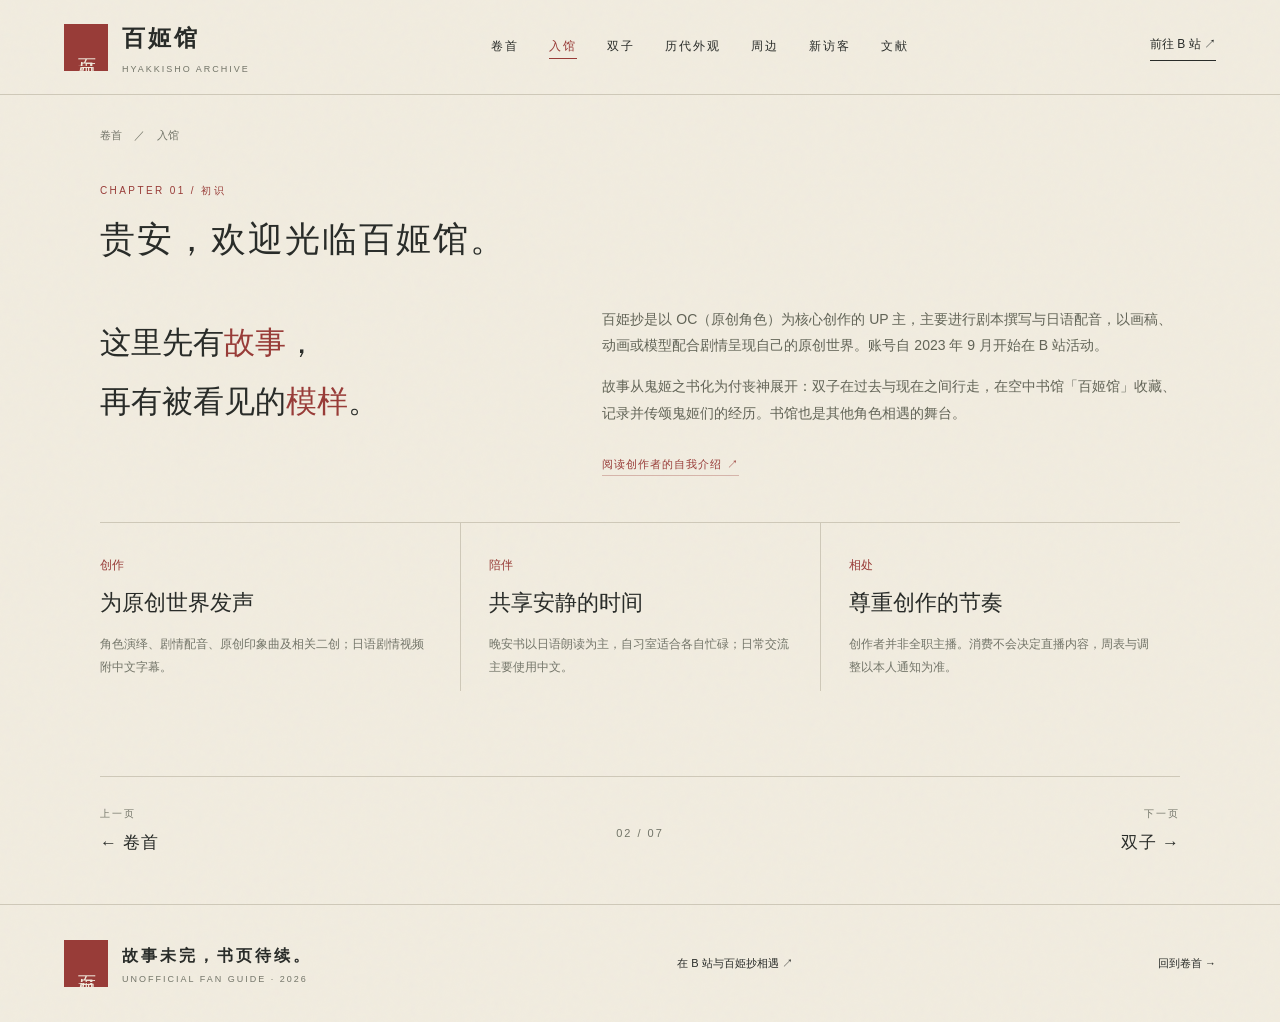
==== about.html @ 61f6dd62 "Split guide into seven linked chapter pages" ====
<!doctype html>
<html lang="zh-CN">
<head><meta charset="UTF-8"><meta name="viewport" content="width=device-width,initial-scale=1"><meta name="description" content="走进百姬馆：了解OC创作者百姫抄、付丧神双子、历代外观与纪念周边。非官方资料导览。"><meta name="theme-color" content="#eee8da"><title>初识百姬馆 | 百姬馆 · 纸间纪事 | 百姫抄非官方导览</title><link rel="stylesheet" href="style.css"><script src="app.js" defer></script></head>
<body class="page-about">
<header><a class="brand" href="index.html"><span class="seal">百姬</span><span>百姬馆<small>HYAKKISHO ARCHIVE</small></span></a><nav aria-label="主要导航"><a href="index.html">卷首</a><a href="about.html" aria-current="page">入馆</a><a href="characters.html">双子</a><a href="editions.html">历代外观</a><a href="gifts.html">周边</a><a href="start.html">新访客</a><a href="sources.html">文献</a></nav><a class="visit" href="https://space.bilibili.com/3494368858081709" target="_blank" rel="noopener noreferrer">前往 B 站 ↗</a></header>
<main>
<div class="breadcrumb"><a href="index.html">卷首</a><span>／</span><span>入馆</span></div><section id="about" class="section about"><div class="section-heading"><p class="eyebrow">CHAPTER 01 / 初识</p><h1>贵安，欢迎光临百姬馆。</h1></div><div class="about-grid"><p class="intro">这里先有<span>故事</span>，<br>再有被看见的<span>模样</span>。</p><div><p>百姫抄是以 OC（原创角色）为核心创作的 UP 主，主要进行剧本撰写与日语配音，以画稿、动画或模型配合剧情呈现自己的原创世界。账号自 2023 年 9 月开始在 B 站活动。</p><p>故事从鬼姬之书化为付丧神展开：双子在过去与现在之间行走，在空中书馆「百姬馆」收藏、记录并传颂鬼姬们的经历。书馆也是其他角色相遇的舞台。</p><a class="text-link" href="https://www.bilibili.com/opus/1005208701635657733" target="_blank" rel="noopener noreferrer">阅读创作者的自我介绍 ↗</a></div></div><div class="facts"><div><small>创作</small><h3>为原创世界发声</h3><p>角色演绎、剧情配音、原创印象曲及相关二创；日语剧情视频附中文字幕。</p></div><div><small>陪伴</small><h3>共享安静的时间</h3><p>晚安书以日语朗读为主，自习室适合各自忙碌；日常交流主要使用中文。</p></div><div><small>相处</small><h3>尊重创作的节奏</h3><p>创作者并非全职主播。消费不会决定直播内容，周表与调整以本人通知为准。</p></div></div></section><nav class="page-turn" aria-label="章节翻页"><a href="index.html"><small>上一页</small><span>← 卷首</span></a><span class="page-number">02 / 07</span><a href="characters.html"><small>下一页</small><span>双子 →</span></a></nav>
</main><footer><a class="brand" href="index.html"><span class="seal">百姬</span><span>故事未完，书页待续。<small>UNOFFICIAL FAN GUIDE · 2026</small></span></a><a href="https://space.bilibili.com/3494368858081709" target="_blank" rel="noopener noreferrer">在 B 站与百姫抄相遇 ↗</a><a href="index.html">回到卷首 →</a></footer>
</body></html>
---- style.css ----
@charset "UTF-8";
/* Separate chapter pages share the archive's paper-and-ink layout. */
.section-heading h1{font:500 clamp(25px,3vw,35px)/1.6 var(--serif);letter-spacing:2px;margin:12px 0}
header nav a[aria-current="page"]{color:#983c38;border-bottom:1px solid #983c38}
.breadcrumb{max-width:1160px;margin:30px auto 0;padding:0 40px;display:flex;gap:12px;font-size:11px;color:#737569}
body:not(.page-index) main>.section:first-of-type{border-top:0;padding-top:25px}
.page-turn{max-width:1080px;margin:0 auto;padding:30px 0 45px;display:grid;grid-template-columns:1fr auto 1fr;align-items:center;border-top:1px solid #cec8b8;gap:20px}
.page-turn>a{display:flex;flex-direction:column;align-items:flex-start;gap:6px;letter-spacing:1px;font-family:var(--serif);font-size:17px}
.page-turn>a:last-child{align-items:flex-end;text-align:right}
.page-turn small{font:10px sans-serif;color:#737569;letter-spacing:2px}
.page-number{font:11px sans-serif;color:#737569;letter-spacing:2px}
@media(max-width:1160px){.page-turn{margin-left:40px;margin-right:40px}}
@media(max-width:800px){header{flex-wrap:wrap;height:auto;min-height:95px;padding-top:16px;padding-bottom:16px}header nav{order:3;width:100%;justify-content:space-between;gap:8px}}
@media(max-width:650px){.breadcrumb{padding:0 7%;margin-top:24px}.page-turn{margin-left:7%;margin-right:7%;gap:10px}.page-turn>a{font-size:14px}.section-heading h1{font-size:26px}}
:root{--paper:#f1ecdf;--ink:#292c29;--muted:#737569;--red:#983c38;--line:#cec8b8;--serif:"Noto Serif SC","Songti SC","SimSun",serif}*{box-sizing:border-box}html{scroll-behavior:smooth;scroll-padding-top:100px}body{margin:0;background:var(--paper);color:var(--ink);font-family:"Microsoft YaHei",sans-serif;font-size:14px;line-height:1.9;background-image:url("data:image/svg+xml,%3Csvg viewBox='0 0 180 180' xmlns='http://www.w3.org/2000/svg'%3E%3Cfilter id='n'%3E%3CfeTurbulence type='fractalNoise' baseFrequency='.8' numOctaves='3' stitchTiles='stitch'/%3E%3C/filter%3E%3Cpath fill='%23000' opacity='.025' filter='url(%23n)' d='M0 0h180v180H0z'/%3E%3C/svg%3E")}a{color:inherit;text-decoration:none}a:hover{color:var(--red)}a:focus-visible,button:focus-visible,summary:focus-visible{outline:3px solid var(--red);outline-offset:5px}header{height:95px;margin:0 auto;padding:0 5%;display:flex;align-items:center;justify-content:space-between;border-bottom:1px solid var(--line);gap:25px}.brand{display:flex;gap:14px;align-items:center;font-family:var(--serif);font-size:23px;font-weight:bold;letter-spacing:3px}.brand small{display:block;font:9px/1.8 sans-serif;letter-spacing:2px;color:var(--muted)}.seal{display:inline-flex;flex-shrink:0;align-items:center;justify-content:center;border:1px solid var(--red);outline:1px solid var(--red);outline-offset:-5px;width:44px;height:47px;background:var(--red);color:var(--paper);font:18px/1.1 var(--serif);writing-mode:vertical-rl;letter-spacing:3px}nav{display:flex;gap:30px;font-size:12px;letter-spacing:2px}.visit{font-size:12px;border-bottom:1px solid var(--ink);padding-bottom:4px}.hero{min-height:720px;position:relative;padding:78px 8% 85px;display:grid;grid-template-columns:1.12fr 1fr;overflow:hidden}.eyebrow{font-size:10px;letter-spacing:2.4px;font-weight:500;color:var(--red);text-transform:uppercase}.hero h1{font-family:var(--serif);font-size:clamp(38px,4.5vw,66px);font-weight:500;line-height:1.55;letter-spacing:4px;margin:22px 0}.hero h1 span{color:var(--red)}.lead{color:var(--muted);font-size:14px;line-height:2.1}.lead strong{font-weight:500;color:var(--ink)}.button{display:inline-flex;align-items:center;gap:48px;background:var(--ink);color:var(--paper);padding:12px 24px;font-size:12px;letter-spacing:2px;margin-top:22px}.button:hover{background:var(--red);color:white}.hero-note{font-size:9px;letter-spacing:1px;color:var(--muted);margin-top:25px}.book-scene{position:relative;min-height:480px}.orbit{position:absolute;width:400px;height:400px;border:1px solid #c7c0ac;border-radius:50%;top:20px;left:0}.moon{position:absolute;width:310px;height:310px;border-radius:50%;background:#dcd4bf80;left:45px;top:65px}.vertical{writing-mode:vertical-rl;position:absolute;right:0;top:30px;font-family:var(--serif);letter-spacing:8px;font-size:12px;color:var(--muted)}.book{position:absolute;width:188px;height:285px;border:1px solid #51463d;box-shadow:7px 9px 0 #ddd3be,8px 10px 0 #887e68,18px 25px 35px #272b2425;display:flex;align-items:center;justify-content:center}.book:before{content:"";position:absolute;inset:12px;border:1px solid #b9aa8b80}.book span{writing-mode:vertical-rl;font-family:var(--serif);font-size:34px;letter-spacing:12px;border:1px solid #9f8864;padding:15px 8px;line-height:1.5}.book-back{transform:rotate(17deg);background:#323832;color:#dfd5bf;top:90px;left:170px}.book-front{transform:rotate(-15deg);background:#e5d8ba;color:#8f3733;top:125px;left:40px}.book-front:after{content:"";position:absolute;background:#993b38;width:12px;height:92px;bottom:-62px;left:52px;clip-path:polygon(0 0,100% 0,100% 100%,50% 87%,0 100%)}.book-front small{position:absolute;left:15px;top:25px;writing-mode:vertical-rl;font-family:var(--serif);font-size:9px;letter-spacing:3px}.camellia{width:165px;position:absolute;left:238px;top:290px;transform:rotate(10deg);filter:drop-shadow(5px 8px 3px #25271922)}.paper{position:absolute;width:50px;height:65px;background:linear-gradient(135deg,#fbf6eb 50%,#d7cdb8 51%);box-shadow:3px 5px 10px #0001}.p1{left:10px;top:30px;transform:rotate(-25deg)}.p2{right:5px;bottom:40px;transform:rotate(25deg) scale(.7)}.scene-caption{position:absolute;bottom:-5px;left:95px;font:12px var(--serif);letter-spacing:4px;color:var(--muted)}.hero-bottom{position:absolute;bottom:20px;left:8%;right:8%;border-top:1px solid var(--line);display:flex;justify-content:space-between;padding-top:20px;color:var(--muted);font:11px var(--serif);letter-spacing:3px}.section{max-width:1160px;margin:auto;padding:85px 40px;border-top:1px solid var(--line)}.section-heading{margin-bottom:38px}.section-heading h2{font:500 clamp(25px,3vw,35px)/1.6 var(--serif);letter-spacing:2px;margin:12px 0}.section-heading>p:last-child:not(.eyebrow){color:var(--muted);font-size:12px}.about-grid{display:grid;grid-template-columns:1fr 1.4fr;gap:90px}.intro{font:31px/1.9 var(--serif);margin-top:8px}.intro span{color:var(--red)}.about-grid>div>p{margin-top:0;color:#626457}.text-link{display:inline-block;color:var(--red);font-size:11px;letter-spacing:1px;margin-top:14px;border-bottom:1px solid #983c3850}.facts{display:grid;grid-template-columns:repeat(3,1fr);margin-top:45px;border-top:1px solid var(--line)}.facts>div{padding:28px 25px 0 0}.facts>div+div{padding-left:28px;border-left:1px solid var(--line)}.facts small{color:var(--red);font:12px var(--serif)}h3{font:500 22px/1.5 var(--serif);margin:9px 0 14px}.facts p,.companions p{color:var(--muted);font-size:12px}.twins{display:grid;grid-template-columns:1fr 1fr;gap:20px}.twin{padding:40px;position:relative;border:1px solid var(--line)}.twin h3{font-size:38px;letter-spacing:7px}.twin .number{position:absolute;right:30px;top:20px;font:90px var(--serif);opacity:.08}.twin p:not(.eyebrow):not(.alias){font-size:13px}.twin.dark{background:#2d3530;color:#e9e2d2;border-color:#2d3530}.dark .eyebrow{color:#cc9681}.alias{font-size:12px;letter-spacing:3px;color:#9d6b58}dl{margin:27px 0 0;font-size:12px}dt{margin-top:12px;color:#9b705b}dd{margin:2px 0 0}.annotation{font-size:11px;color:var(--muted);line-height:2;margin-top:24px}.annotation a{color:var(--red);margin-left:5px}.companions{display:grid;grid-template-columns:repeat(3,1fr);gap:35px;margin-top:40px}.companions article>span{float:left;margin-right:13px;color:var(--red);font:28px var(--serif)}.companions h3{font-size:19px}.filters{display:flex;flex-wrap:wrap;gap:10px;margin-bottom:30px}.filters button{font:12px "Microsoft YaHei",sans-serif;border:1px solid var(--line);padding:10px 18px;background:transparent;color:var(--muted);cursor:pointer}.filters button.active{background:var(--ink);color:var(--paper);border-color:var(--ink)}.edition-grid{display:grid;grid-template-columns:repeat(3,1fr);gap:25px}.edition{border:1px solid var(--line);background:#faf6eb45;display:flex;flex-direction:column}.edition-art{height:145px;position:relative;overflow:hidden;display:flex;align-items:center;justify-content:center;background:#e3d8c3}.edition-art>span{font:90px var(--serif);color:#93433d;opacity:.65;z-index:1}.edition-art:before{content:"";position:absolute;width:210px;height:210px;top:-40px;right:-20px;border:1px solid #b59b79;transform:rotate(35deg)}.edition-art:after{content:"";position:absolute;width:100px;height:160px;left:30px;top:0;border:1px solid #b59b79;transform:rotate(-20deg)}.edition-art small{position:absolute;right:14px;bottom:13px;font-size:8px;letter-spacing:3px;color:#746a5c}.art-season{background:#d8ddd0}.art-season>span{color:#556757}.art-plan{background:#dfdfd7}.art-plan>span{color:#72736a}.edition-copy{padding:22px;display:flex;flex:1;flex-direction:column}.edition-copy h3{font-size:23px;margin-top:5px}.edition-copy .eyebrow{font-size:9px;letter-spacing:1px}.edition-copy>p:not(.eyebrow){font-size:12px;color:#66685d;margin:0 0 15px}.edition-note{display:block;font-size:10px;color:#89877a;line-height:1.9;margin-top:auto}.edition-copy .text-link{align-self:flex-start}.quote-band{padding:60px 20px;background:#303a32;color:var(--paper);text-align:center}.quote-band .eyebrow{color:#b6ba9e}.quote-band>p:nth-child(2){font:29px/1.9 var(--serif);letter-spacing:5px}.quote-band small{font-size:10px;color:#a9ae9e;letter-spacing:2px}.gift-intro{display:flex;gap:24px;padding:28px;background:#e6decb;margin-bottom:25px}.gift-intro p{font-size:12px;color:#66685d;margin-bottom:0}.gift-grid{display:grid;grid-template-columns:1fr 1fr;gap:20px}.gift-grid article{border:1px solid var(--line);padding:28px}.gift-grid p:not(.eyebrow){font-size:12px;color:var(--muted)}.tag{font-size:10px;color:var(--red);border-top:1px solid var(--line);display:block;padding-top:15px;margin-top:20px;letter-spacing:1px}.start-grid{display:grid;grid-template-columns:repeat(3,1fr);gap:22px}.start-grid>a{display:block;padding:25px;border-top:2px solid var(--ink);background:#e8e2d4}.start-grid small{font-size:10px;color:var(--red);letter-spacing:2px}.start-grid h3{font-size:22px}.start-grid p{font-size:12px;color:var(--muted)}.reading{padding:35px 0;margin:30px 0;border-bottom:1px solid var(--line)}.reading p:not(.eyebrow){font-size:13px;color:var(--muted);max-width:850px}details{border-bottom:1px solid var(--line);padding:20px 0}summary{cursor:pointer;font-family:var(--serif);font-size:17px}details p{font-size:12px;color:var(--muted);max-width:850px}.sources ol{padding-left:25px}.sources li{padding:13px 0 13px 12px;border-bottom:1px solid var(--line)}.sources li::marker{font-size:11px;color:var(--red)}.sources li a{font-family:var(--serif);font-size:17px}.sources li span{display:block;color:var(--muted);font-size:11px;margin-top:5px}footer{padding:35px 5%;border-top:1px solid var(--line);display:flex;align-items:center;justify-content:space-between;gap:25px}footer .brand{font-size:16px}footer>a:not(.brand){font-size:11px}.sr-only{position:absolute;width:1px;height:1px;padding:0;margin:-1px;overflow:hidden;clip:rect(0,0,0,0);white-space:nowrap;border:0}@media(min-width:1450px){.hero{max-width:1400px;margin:auto}}@media(max-width:1000px){nav{gap:14px}.hero{padding:60px 6% 90px;min-height:650px}.book-scene{transform:scale(.8);transform-origin:center left}.about-grid{gap:40px}.edition-grid{grid-template-columns:repeat(2,1fr)}.section{padding:65px 30px}}@media(max-width:650px){header{height:auto;min-height:95px;flex-wrap:wrap;padding:18px 6%;gap:15px}.brand{font-size:20px}nav{order:3;width:100%;justify-content:space-between;gap:8px}.visit{font-size:10px}.hero{grid-template-columns:1fr;padding:45px 7% 75px;min-height:0}.hero h1{font-size:40px;letter-spacing:2px}.hero-copy{position:relative;z-index:2}.book-scene{height:390px;min-height:390px;width:390px;max-width:100%;transform:scale(.79);transform-origin:top left;margin-top:35px;margin-bottom:-70px}.vertical{right:-15px}.hero-bottom{font-size:9px;letter-spacing:1px;left:7%;right:7%}.section{padding:50px 7%}.section-heading{margin-bottom:25px}.section-heading h2{font-size:26px}.about-grid,.twins,.gift-grid,.start-grid{grid-template-columns:1fr;gap:20px}.intro{font-size:27px;line-height:1.7;margin:0}.facts{grid-template-columns:1fr;margin-top:25px}.facts>div,.facts>div+div{padding:20px 0;border-left:0;border-bottom:1px solid var(--line)}.twin{padding:28px}.companions{grid-template-columns:1fr;gap:15px}.companions p{margin-bottom:0}.edition-grid{grid-template-columns:1fr}.edition{display:grid;grid-template-columns:85px 1fr}.edition-art{height:100%;min-height:250px}.edition-art>span{font-size:55px}.edition-art small{writing-mode:vertical-rl;bottom:15px;right:10px}.edition-copy{padding:19px}.edition-copy h3{font-size:22px}.filters{gap:6px}.filters button{padding:8px 11px;font-size:11px}.gift-intro{padding:22px;gap:17px}.gift-intro h3{font-size:19px}.quote-band>p:nth-child(2){font-size:23px;letter-spacing:2px}footer{flex-wrap:wrap;padding:28px 7%}footer .brand{width:100%}}@media(prefers-reduced-motion:reduce){html{scroll-behavior:auto}}
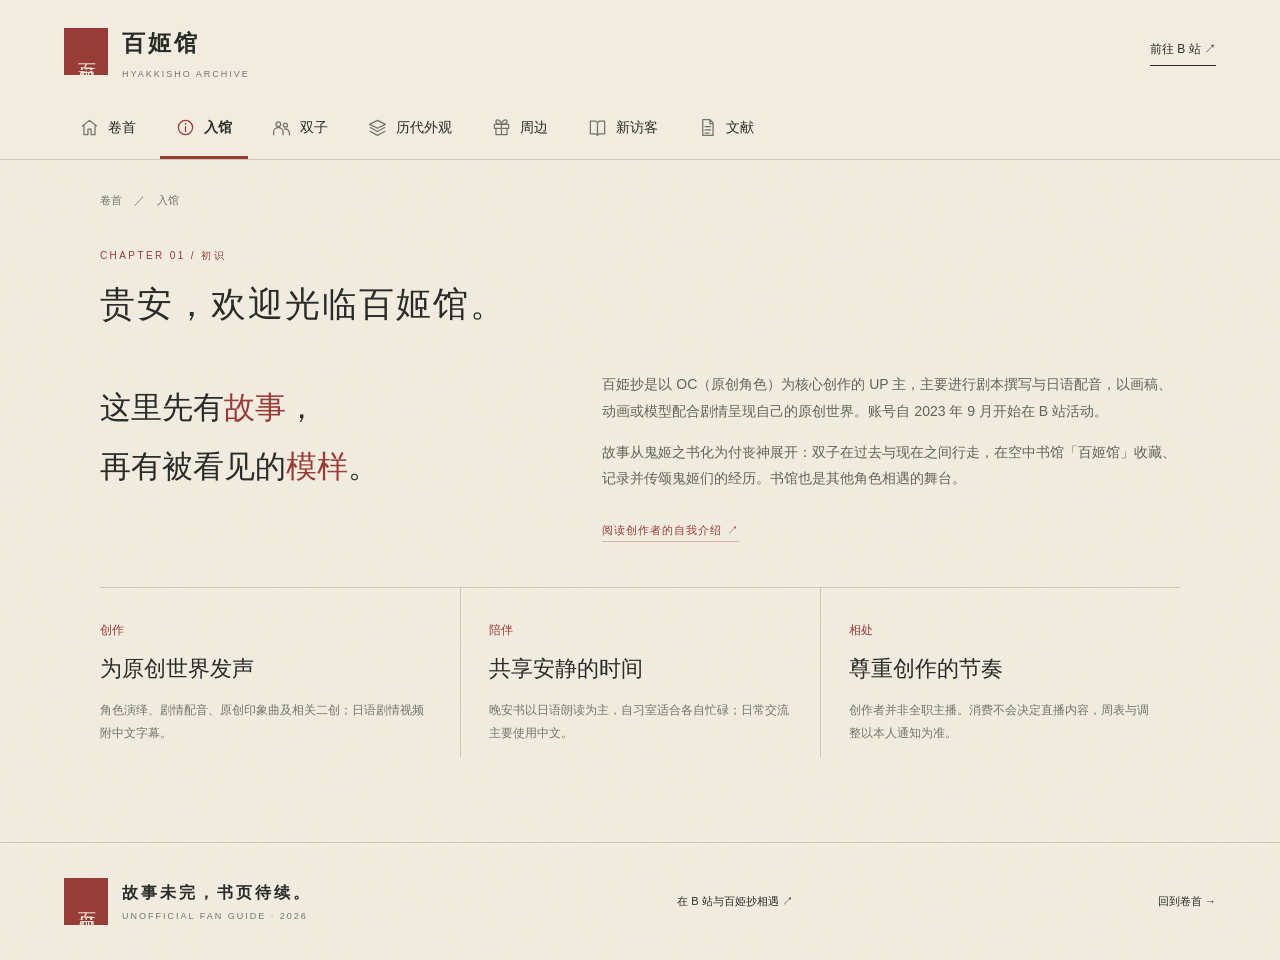
==== commit 751f5162: "Use GitHub-style section tabs with direct page navigation" ====
--- a/about.html
+++ b/about.html
@@ -1,9 +1,9 @@
 <!doctype html>
 <html lang="zh-CN">
-<head><meta charset="UTF-8"><meta name="viewport" content="width=device-width,initial-scale=1"><meta name="description" content="走进百姬馆：了解OC创作者百姫抄、付丧神双子、历代外观与纪念周边。非官方资料导览。"><meta name="theme-color" content="#eee8da"><title>初识百姬馆 | 百姬馆 · 纸间纪事 | 百姫抄非官方导览</title><link rel="stylesheet" href="style.css"><script src="app.js" defer></script></head>
+<head><meta charset="UTF-8"><meta name="viewport" content="width=device-width,initial-scale=1"><meta name="description" content="走进百姬馆：了解OC创作者百姫抄、付丧神双子、历代外观与纪念周边。非官方资料导览。"><meta name="theme-color" content="#eee8da"><title>初识百姬馆 | 百姬馆 · 纸间纪事 | 百姫抄非官方导览</title><link rel="stylesheet" href="style.css?v=20261024-tabs"><script src="app.js?v=20261024-tabs" defer></script></head>
 <body class="page-about">
-<header><a class="brand" href="index.html"><span class="seal">百姬</span><span>百姬馆<small>HYAKKISHO ARCHIVE</small></span></a><nav aria-label="主要导航"><a href="index.html">卷首</a><a href="about.html" aria-current="page">入馆</a><a href="characters.html">双子</a><a href="editions.html">历代外观</a><a href="gifts.html">周边</a><a href="start.html">新访客</a><a href="sources.html">文献</a></nav><a class="visit" href="https://space.bilibili.com/3494368858081709" target="_blank" rel="noopener noreferrer">前往 B 站 ↗</a></header>
+<header><a class="brand" href="index.html"><span class="seal">百姬</span><span>百姬馆<small>HYAKKISHO ARCHIVE</small></span></a><nav class="tab-nav" aria-label="栏目导航"><a href="index.html"><svg viewBox="0 0 24 24" aria-hidden="true"><path d="M3 10 12 3l9 7M5 9v12h5v-7h4v7h5V9"/></svg><span>卷首</span></a><a href="about.html" aria-current="page"><svg viewBox="0 0 24 24" aria-hidden="true"><circle cx="12" cy="12" r="9"/><path d="M12 11v6m0-10v1"/></svg><span>入馆</span></a><a href="characters.html"><svg viewBox="0 0 24 24" aria-hidden="true"><circle cx="8" cy="8" r="3"/><circle cx="17" cy="9" r="2.5"/><path d="M2 21v-3a6 6 0 0 1 12 0v3m2-7a5 5 0 0 1 6 5v2"/></svg><span>双子</span></a><a href="editions.html"><svg viewBox="0 0 24 24" aria-hidden="true"><path d="m12 3 10 5-10 5L2 8l10-5Zm-9 9 9 5 9-5M3 17l9 5 9-5"/></svg><span>历代外观</span></a><a href="gifts.html"><svg viewBox="0 0 24 24" aria-hidden="true"><path d="M3 8h18v5H3zM5 13v8h14v-8M12 8v13"/><path d="M12 8S4 8 5 4s7 0 7 4Zm0 0s8 0 7-4-7 0-7 4Z"/></svg><span>周边</span></a><a href="start.html"><svg viewBox="0 0 24 24" aria-hidden="true"><path d="M3 4h7l2 2 2-2h7v16h-7l-2 2-2-2H3V4Zm9 2v16"/></svg><span>新访客</span></a><a href="sources.html"><svg viewBox="0 0 24 24" aria-hidden="true"><path d="M6 2h9l4 4v16H6V2Zm9 0v5h4M9 11h7m-7 4h7m-7 4h5"/></svg><span>文献</span></a></nav><a class="visit" href="https://space.bilibili.com/3494368858081709" target="_blank" rel="noopener noreferrer">前往 B 站 ↗</a></header>
 <main>
-<div class="breadcrumb"><a href="index.html">卷首</a><span>／</span><span>入馆</span></div><section id="about" class="section about"><div class="section-heading"><p class="eyebrow">CHAPTER 01 / 初识</p><h1>贵安，欢迎光临百姬馆。</h1></div><div class="about-grid"><p class="intro">这里先有<span>故事</span>，<br>再有被看见的<span>模样</span>。</p><div><p>百姫抄是以 OC（原创角色）为核心创作的 UP 主，主要进行剧本撰写与日语配音，以画稿、动画或模型配合剧情呈现自己的原创世界。账号自 2023 年 9 月开始在 B 站活动。</p><p>故事从鬼姬之书化为付丧神展开：双子在过去与现在之间行走，在空中书馆「百姬馆」收藏、记录并传颂鬼姬们的经历。书馆也是其他角色相遇的舞台。</p><a class="text-link" href="https://www.bilibili.com/opus/1005208701635657733" target="_blank" rel="noopener noreferrer">阅读创作者的自我介绍 ↗</a></div></div><div class="facts"><div><small>创作</small><h3>为原创世界发声</h3><p>角色演绎、剧情配音、原创印象曲及相关二创；日语剧情视频附中文字幕。</p></div><div><small>陪伴</small><h3>共享安静的时间</h3><p>晚安书以日语朗读为主，自习室适合各自忙碌；日常交流主要使用中文。</p></div><div><small>相处</small><h3>尊重创作的节奏</h3><p>创作者并非全职主播。消费不会决定直播内容，周表与调整以本人通知为准。</p></div></div></section><nav class="page-turn" aria-label="章节翻页"><a href="index.html"><small>上一页</small><span>← 卷首</span></a><span class="page-number">02 / 07</span><a href="characters.html"><small>下一页</small><span>双子 →</span></a></nav>
+<div class="breadcrumb"><a href="index.html">卷首</a><span>／</span><span>入馆</span></div><section id="about" class="section about"><div class="section-heading"><p class="eyebrow">CHAPTER 01 / 初识</p><h1>贵安，欢迎光临百姬馆。</h1></div><div class="about-grid"><p class="intro">这里先有<span>故事</span>，<br>再有被看见的<span>模样</span>。</p><div><p>百姫抄是以 OC（原创角色）为核心创作的 UP 主，主要进行剧本撰写与日语配音，以画稿、动画或模型配合剧情呈现自己的原创世界。账号自 2023 年 9 月开始在 B 站活动。</p><p>故事从鬼姬之书化为付丧神展开：双子在过去与现在之间行走，在空中书馆「百姬馆」收藏、记录并传颂鬼姬们的经历。书馆也是其他角色相遇的舞台。</p><a class="text-link" href="https://www.bilibili.com/opus/1005208701635657733" target="_blank" rel="noopener noreferrer">阅读创作者的自我介绍 ↗</a></div></div><div class="facts"><div><small>创作</small><h3>为原创世界发声</h3><p>角色演绎、剧情配音、原创印象曲及相关二创；日语剧情视频附中文字幕。</p></div><div><small>陪伴</small><h3>共享安静的时间</h3><p>晚安书以日语朗读为主，自习室适合各自忙碌；日常交流主要使用中文。</p></div><div><small>相处</small><h3>尊重创作的节奏</h3><p>创作者并非全职主播。消费不会决定直播内容，周表与调整以本人通知为准。</p></div></div></section>
 </main><footer><a class="brand" href="index.html"><span class="seal">百姬</span><span>故事未完，书页待续。<small>UNOFFICIAL FAN GUIDE · 2026</small></span></a><a href="https://space.bilibili.com/3494368858081709" target="_blank" rel="noopener noreferrer">在 B 站与百姫抄相遇 ↗</a><a href="index.html">回到卷首 →</a></footer>
 </body></html>
--- a/style.css
+++ b/style.css
@@ -13,3 +13,19 @@
 @media(max-width:800px){header{flex-wrap:wrap;height:auto;min-height:95px;padding-top:16px;padding-bottom:16px}header nav{order:3;width:100%;justify-content:space-between;gap:8px}}
 @media(max-width:650px){.breadcrumb{padding:0 7%;margin-top:24px}.page-turn{margin-left:7%;margin-right:7%;gap:10px}.page-turn>a{font-size:14px}.section-heading h1{font-size:26px}}
 :root{--paper:#f1ecdf;--ink:#292c29;--muted:#737569;--red:#983c38;--line:#cec8b8;--serif:"Noto Serif SC","Songti SC","SimSun",serif}*{box-sizing:border-box}html{scroll-behavior:smooth;scroll-padding-top:100px}body{margin:0;background:var(--paper);color:var(--ink);font-family:"Microsoft YaHei",sans-serif;font-size:14px;line-height:1.9;background-image:url("data:image/svg+xml,%3Csvg viewBox='0 0 180 180' xmlns='http://www.w3.org/2000/svg'%3E%3Cfilter id='n'%3E%3CfeTurbulence type='fractalNoise' baseFrequency='.8' numOctaves='3' stitchTiles='stitch'/%3E%3C/filter%3E%3Cpath fill='%23000' opacity='.025' filter='url(%23n)' d='M0 0h180v180H0z'/%3E%3C/svg%3E")}a{color:inherit;text-decoration:none}a:hover{color:var(--red)}a:focus-visible,button:focus-visible,summary:focus-visible{outline:3px solid var(--red);outline-offset:5px}header{height:95px;margin:0 auto;padding:0 5%;display:flex;align-items:center;justify-content:space-between;border-bottom:1px solid var(--line);gap:25px}.brand{display:flex;gap:14px;align-items:center;font-family:var(--serif);font-size:23px;font-weight:bold;letter-spacing:3px}.brand small{display:block;font:9px/1.8 sans-serif;letter-spacing:2px;color:var(--muted)}.seal{display:inline-flex;flex-shrink:0;align-items:center;justify-content:center;border:1px solid var(--red);outline:1px solid var(--red);outline-offset:-5px;width:44px;height:47px;background:var(--red);color:var(--paper);font:18px/1.1 var(--serif);writing-mode:vertical-rl;letter-spacing:3px}nav{display:flex;gap:30px;font-size:12px;letter-spacing:2px}.visit{font-size:12px;border-bottom:1px solid var(--ink);padding-bottom:4px}.hero{min-height:720px;position:relative;padding:78px 8% 85px;display:grid;grid-template-columns:1.12fr 1fr;overflow:hidden}.eyebrow{font-size:10px;letter-spacing:2.4px;font-weight:500;color:var(--red);text-transform:uppercase}.hero h1{font-family:var(--serif);font-size:clamp(38px,4.5vw,66px);font-weight:500;line-height:1.55;letter-spacing:4px;margin:22px 0}.hero h1 span{color:var(--red)}.lead{color:var(--muted);font-size:14px;line-height:2.1}.lead strong{font-weight:500;color:var(--ink)}.button{display:inline-flex;align-items:center;gap:48px;background:var(--ink);color:var(--paper);padding:12px 24px;font-size:12px;letter-spacing:2px;margin-top:22px}.button:hover{background:var(--red);color:white}.hero-note{font-size:9px;letter-spacing:1px;color:var(--muted);margin-top:25px}.book-scene{position:relative;min-height:480px}.orbit{position:absolute;width:400px;height:400px;border:1px solid #c7c0ac;border-radius:50%;top:20px;left:0}.moon{position:absolute;width:310px;height:310px;border-radius:50%;background:#dcd4bf80;left:45px;top:65px}.vertical{writing-mode:vertical-rl;position:absolute;right:0;top:30px;font-family:var(--serif);letter-spacing:8px;font-size:12px;color:var(--muted)}.book{position:absolute;width:188px;height:285px;border:1px solid #51463d;box-shadow:7px 9px 0 #ddd3be,8px 10px 0 #887e68,18px 25px 35px #272b2425;display:flex;align-items:center;justify-content:center}.book:before{content:"";position:absolute;inset:12px;border:1px solid #b9aa8b80}.book span{writing-mode:vertical-rl;font-family:var(--serif);font-size:34px;letter-spacing:12px;border:1px solid #9f8864;padding:15px 8px;line-height:1.5}.book-back{transform:rotate(17deg);background:#323832;color:#dfd5bf;top:90px;left:170px}.book-front{transform:rotate(-15deg);background:#e5d8ba;color:#8f3733;top:125px;left:40px}.book-front:after{content:"";position:absolute;background:#993b38;width:12px;height:92px;bottom:-62px;left:52px;clip-path:polygon(0 0,100% 0,100% 100%,50% 87%,0 100%)}.book-front small{position:absolute;left:15px;top:25px;writing-mode:vertical-rl;font-family:var(--serif);font-size:9px;letter-spacing:3px}.camellia{width:165px;position:absolute;left:238px;top:290px;transform:rotate(10deg);filter:drop-shadow(5px 8px 3px #25271922)}.paper{position:absolute;width:50px;height:65px;background:linear-gradient(135deg,#fbf6eb 50%,#d7cdb8 51%);box-shadow:3px 5px 10px #0001}.p1{left:10px;top:30px;transform:rotate(-25deg)}.p2{right:5px;bottom:40px;transform:rotate(25deg) scale(.7)}.scene-caption{position:absolute;bottom:-5px;left:95px;font:12px var(--serif);letter-spacing:4px;color:var(--muted)}.hero-bottom{position:absolute;bottom:20px;left:8%;right:8%;border-top:1px solid var(--line);display:flex;justify-content:space-between;padding-top:20px;color:var(--muted);font:11px var(--serif);letter-spacing:3px}.section{max-width:1160px;margin:auto;padding:85px 40px;border-top:1px solid var(--line)}.section-heading{margin-bottom:38px}.section-heading h2{font:500 clamp(25px,3vw,35px)/1.6 var(--serif);letter-spacing:2px;margin:12px 0}.section-heading>p:last-child:not(.eyebrow){color:var(--muted);font-size:12px}.about-grid{display:grid;grid-template-columns:1fr 1.4fr;gap:90px}.intro{font:31px/1.9 var(--serif);margin-top:8px}.intro span{color:var(--red)}.about-grid>div>p{margin-top:0;color:#626457}.text-link{display:inline-block;color:var(--red);font-size:11px;letter-spacing:1px;margin-top:14px;border-bottom:1px solid #983c3850}.facts{display:grid;grid-template-columns:repeat(3,1fr);margin-top:45px;border-top:1px solid var(--line)}.facts>div{padding:28px 25px 0 0}.facts>div+div{padding-left:28px;border-left:1px solid var(--line)}.facts small{color:var(--red);font:12px var(--serif)}h3{font:500 22px/1.5 var(--serif);margin:9px 0 14px}.facts p,.companions p{color:var(--muted);font-size:12px}.twins{display:grid;grid-template-columns:1fr 1fr;gap:20px}.twin{padding:40px;position:relative;border:1px solid var(--line)}.twin h3{font-size:38px;letter-spacing:7px}.twin .number{position:absolute;right:30px;top:20px;font:90px var(--serif);opacity:.08}.twin p:not(.eyebrow):not(.alias){font-size:13px}.twin.dark{background:#2d3530;color:#e9e2d2;border-color:#2d3530}.dark .eyebrow{color:#cc9681}.alias{font-size:12px;letter-spacing:3px;color:#9d6b58}dl{margin:27px 0 0;font-size:12px}dt{margin-top:12px;color:#9b705b}dd{margin:2px 0 0}.annotation{font-size:11px;color:var(--muted);line-height:2;margin-top:24px}.annotation a{color:var(--red);margin-left:5px}.companions{display:grid;grid-template-columns:repeat(3,1fr);gap:35px;margin-top:40px}.companions article>span{float:left;margin-right:13px;color:var(--red);font:28px var(--serif)}.companions h3{font-size:19px}.filters{display:flex;flex-wrap:wrap;gap:10px;margin-bottom:30px}.filters button{font:12px "Microsoft YaHei",sans-serif;border:1px solid var(--line);padding:10px 18px;background:transparent;color:var(--muted);cursor:pointer}.filters button.active{background:var(--ink);color:var(--paper);border-color:var(--ink)}.edition-grid{display:grid;grid-template-columns:repeat(3,1fr);gap:25px}.edition{border:1px solid var(--line);background:#faf6eb45;display:flex;flex-direction:column}.edition-art{height:145px;position:relative;overflow:hidden;display:flex;align-items:center;justify-content:center;background:#e3d8c3}.edition-art>span{font:90px var(--serif);color:#93433d;opacity:.65;z-index:1}.edition-art:before{content:"";position:absolute;width:210px;height:210px;top:-40px;right:-20px;border:1px solid #b59b79;transform:rotate(35deg)}.edition-art:after{content:"";position:absolute;width:100px;height:160px;left:30px;top:0;border:1px solid #b59b79;transform:rotate(-20deg)}.edition-art small{position:absolute;right:14px;bottom:13px;font-size:8px;letter-spacing:3px;color:#746a5c}.art-season{background:#d8ddd0}.art-season>span{color:#556757}.art-plan{background:#dfdfd7}.art-plan>span{color:#72736a}.edition-copy{padding:22px;display:flex;flex:1;flex-direction:column}.edition-copy h3{font-size:23px;margin-top:5px}.edition-copy .eyebrow{font-size:9px;letter-spacing:1px}.edition-copy>p:not(.eyebrow){font-size:12px;color:#66685d;margin:0 0 15px}.edition-note{display:block;font-size:10px;color:#89877a;line-height:1.9;margin-top:auto}.edition-copy .text-link{align-self:flex-start}.quote-band{padding:60px 20px;background:#303a32;color:var(--paper);text-align:center}.quote-band .eyebrow{color:#b6ba9e}.quote-band>p:nth-child(2){font:29px/1.9 var(--serif);letter-spacing:5px}.quote-band small{font-size:10px;color:#a9ae9e;letter-spacing:2px}.gift-intro{display:flex;gap:24px;padding:28px;background:#e6decb;margin-bottom:25px}.gift-intro p{font-size:12px;color:#66685d;margin-bottom:0}.gift-grid{display:grid;grid-template-columns:1fr 1fr;gap:20px}.gift-grid article{border:1px solid var(--line);padding:28px}.gift-grid p:not(.eyebrow){font-size:12px;color:var(--muted)}.tag{font-size:10px;color:var(--red);border-top:1px solid var(--line);display:block;padding-top:15px;margin-top:20px;letter-spacing:1px}.start-grid{display:grid;grid-template-columns:repeat(3,1fr);gap:22px}.start-grid>a{display:block;padding:25px;border-top:2px solid var(--ink);background:#e8e2d4}.start-grid small{font-size:10px;color:var(--red);letter-spacing:2px}.start-grid h3{font-size:22px}.start-grid p{font-size:12px;color:var(--muted)}.reading{padding:35px 0;margin:30px 0;border-bottom:1px solid var(--line)}.reading p:not(.eyebrow){font-size:13px;color:var(--muted);max-width:850px}details{border-bottom:1px solid var(--line);padding:20px 0}summary{cursor:pointer;font-family:var(--serif);font-size:17px}details p{font-size:12px;color:var(--muted);max-width:850px}.sources ol{padding-left:25px}.sources li{padding:13px 0 13px 12px;border-bottom:1px solid var(--line)}.sources li::marker{font-size:11px;color:var(--red)}.sources li a{font-family:var(--serif);font-size:17px}.sources li span{display:block;color:var(--muted);font-size:11px;margin-top:5px}footer{padding:35px 5%;border-top:1px solid var(--line);display:flex;align-items:center;justify-content:space-between;gap:25px}footer .brand{font-size:16px}footer>a:not(.brand){font-size:11px}.sr-only{position:absolute;width:1px;height:1px;padding:0;margin:-1px;overflow:hidden;clip:rect(0,0,0,0);white-space:nowrap;border:0}@media(min-width:1450px){.hero{max-width:1400px;margin:auto}}@media(max-width:1000px){nav{gap:14px}.hero{padding:60px 6% 90px;min-height:650px}.book-scene{transform:scale(.8);transform-origin:center left}.about-grid{gap:40px}.edition-grid{grid-template-columns:repeat(2,1fr)}.section{padding:65px 30px}}@media(max-width:650px){header{height:auto;min-height:95px;flex-wrap:wrap;padding:18px 6%;gap:15px}.brand{font-size:20px}nav{order:3;width:100%;justify-content:space-between;gap:8px}.visit{font-size:10px}.hero{grid-template-columns:1fr;padding:45px 7% 75px;min-height:0}.hero h1{font-size:40px;letter-spacing:2px}.hero-copy{position:relative;z-index:2}.book-scene{height:390px;min-height:390px;width:390px;max-width:100%;transform:scale(.79);transform-origin:top left;margin-top:35px;margin-bottom:-70px}.vertical{right:-15px}.hero-bottom{font-size:9px;letter-spacing:1px;left:7%;right:7%}.section{padding:50px 7%}.section-heading{margin-bottom:25px}.section-heading h2{font-size:26px}.about-grid,.twins,.gift-grid,.start-grid{grid-template-columns:1fr;gap:20px}.intro{font-size:27px;line-height:1.7;margin:0}.facts{grid-template-columns:1fr;margin-top:25px}.facts>div,.facts>div+div{padding:20px 0;border-left:0;border-bottom:1px solid var(--line)}.twin{padding:28px}.companions{grid-template-columns:1fr;gap:15px}.companions p{margin-bottom:0}.edition-grid{grid-template-columns:1fr}.edition{display:grid;grid-template-columns:85px 1fr}.edition-art{height:100%;min-height:250px}.edition-art>span{font-size:55px}.edition-art small{writing-mode:vertical-rl;bottom:15px;right:10px}.edition-copy{padding:19px}.edition-copy h3{font-size:22px}.filters{gap:6px}.filters button{padding:8px 11px;font-size:11px}.gift-intro{padding:22px;gap:17px}.gift-intro h3{font-size:19px}.quote-band>p:nth-child(2){font-size:23px;letter-spacing:2px}footer{flex-wrap:wrap;padding:28px 7%}footer .brand{width:100%}}@media(prefers-reduced-motion:reduce){html{scroll-behavior:auto}}
+
+/* Persistent section tabs: each link loads its own document. */
+html{scroll-behavior:auto}
+body{min-height:100vh;display:flex;flex-direction:column}
+main{flex:1}
+header{height:auto;min-height:138px;padding:22px 5% 0;display:grid;grid-template-columns:1fr auto;gap:18px 24px;background:var(--paper)}
+header .brand{grid-column:1;grid-row:1}
+header .visit{grid-column:2;grid-row:1;justify-self:end}
+header .tab-nav{grid-column:1 / -1;grid-row:2;display:flex;align-items:stretch;justify-content:flex-start;gap:8px;overflow-x:auto;white-space:nowrap;margin:0 -12px;padding:0 12px;scrollbar-width:thin}
+header .tab-nav a{display:flex;align-items:center;gap:9px;padding:14px 16px 16px;border-bottom:3px solid transparent;font-size:14px;letter-spacing:0;position:relative}
+header .tab-nav a:hover{background:#292c2908;color:var(--ink)}
+header .tab-nav a[aria-current="page"]{color:var(--ink);font-weight:600;border-bottom:3px solid var(--red)}
+header .tab-nav svg{width:19px;height:19px;fill:none;stroke:var(--muted);stroke-width:1.6;stroke-linecap:round;stroke-linejoin:round;flex-shrink:0}
+header .tab-nav a[aria-current="page"] svg{stroke:var(--red)}
+@media(max-width:650px){header{padding:18px 6% 0;gap:16px 12px;min-height:132px}header .tab-nav{width:auto;gap:0;margin-left:-7vw;margin-right:-7vw;padding-left:7vw;padding-right:7vw}header .tab-nav a{font-size:13px;padding:12px 12px 14px;gap:7px}header .tab-nav svg{width:17px;height:17px}}
+header{width:100%}
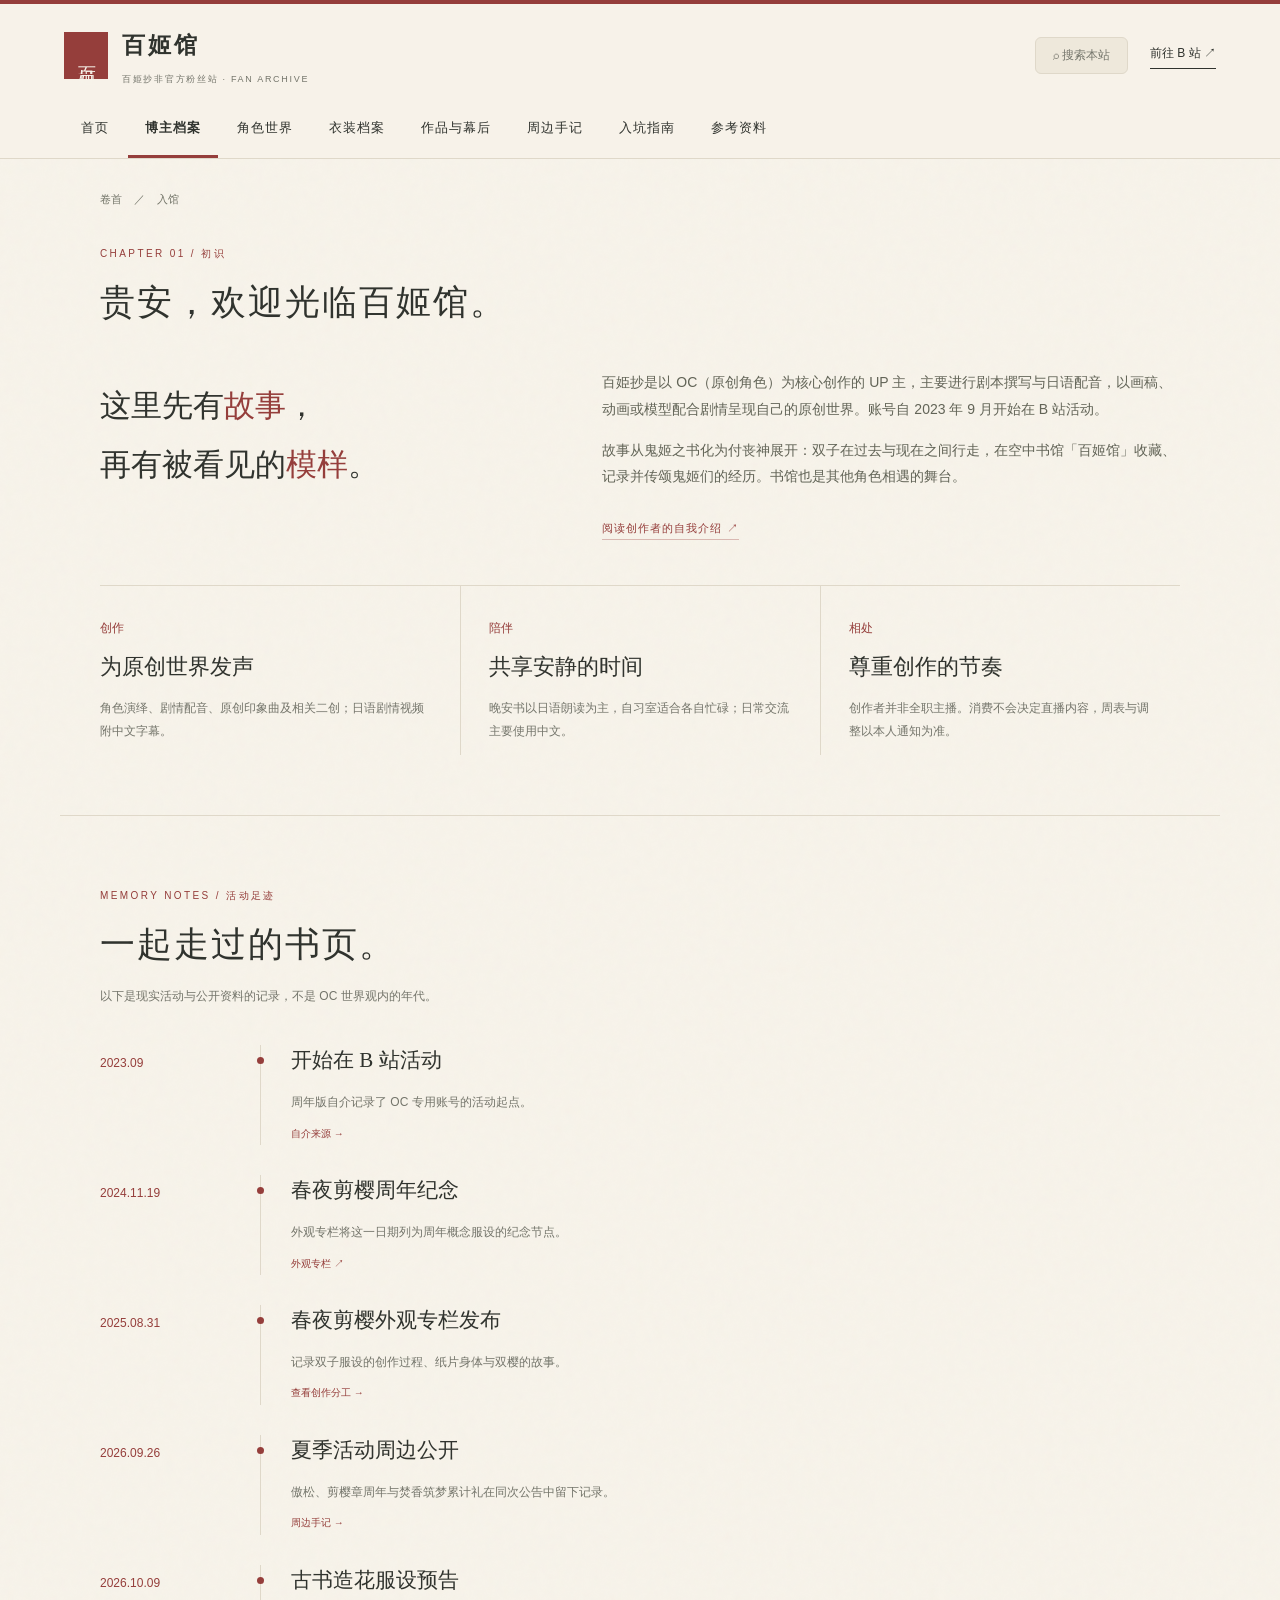
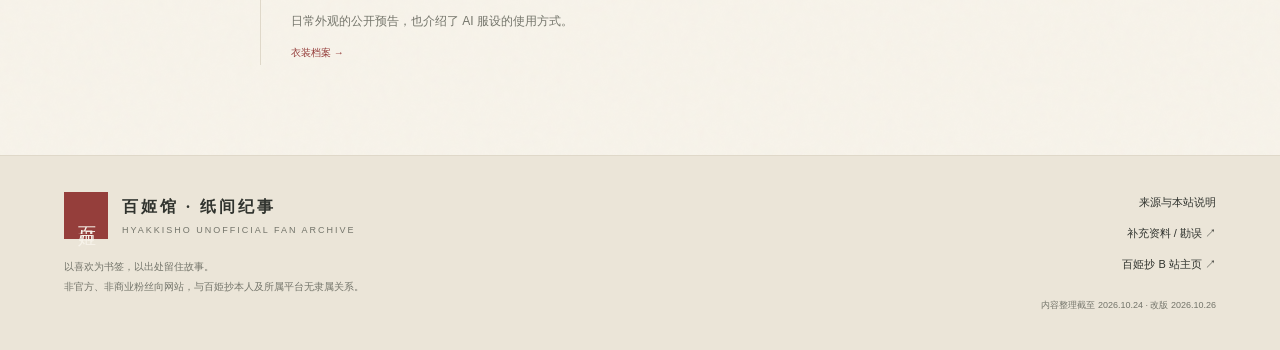
==== commit 1f0a9d0b: "Rework Hyakkisho archive as an unofficial fan website" ====
--- a/about.html
+++ b/about.html
@@ -1,9 +1,9 @@
 <!doctype html>
 <html lang="zh-CN">
-<head><meta charset="UTF-8"><meta name="viewport" content="width=device-width,initial-scale=1"><meta name="description" content="走进百姬馆：了解OC创作者百姫抄、付丧神双子、历代外观与纪念周边。非官方资料导览。"><meta name="theme-color" content="#eee8da"><title>初识百姬馆 | 百姬馆 · 纸间纪事 | 百姫抄非官方导览</title><link rel="stylesheet" href="style.css?v=20261024-tabs"><script src="app.js?v=20261024-tabs" defer></script></head>
+<head><meta charset="UTF-8"><meta name="viewport" content="width=device-width,initial-scale=1"><meta name="description" content="走进百姬馆：了解OC创作者百姫抄、付丧神双子、历代外观与纪念周边。非官方粉丝站：角色、衣装、作品、周边与入坑指南。"><meta name="theme-color" content="#eee8da"><title>初识百姬馆 | 百姬馆 · 纸间纪事 | 百姫抄非官方粉丝站</title><link rel="stylesheet" href="style.css?v=20261026-fan"><script src="app.js?v=20261026-fan" defer></script><script src="search-data.js?v=20261026-fan" defer></script><script src="fan.js?v=20261026-fan" defer></script></head>
 <body class="page-about">
-<header><a class="brand" href="index.html"><span class="seal">百姬</span><span>百姬馆<small>HYAKKISHO ARCHIVE</small></span></a><nav class="tab-nav" aria-label="栏目导航"><a href="index.html"><svg viewBox="0 0 24 24" aria-hidden="true"><path d="M3 10 12 3l9 7M5 9v12h5v-7h4v7h5V9"/></svg><span>卷首</span></a><a href="about.html" aria-current="page"><svg viewBox="0 0 24 24" aria-hidden="true"><circle cx="12" cy="12" r="9"/><path d="M12 11v6m0-10v1"/></svg><span>入馆</span></a><a href="characters.html"><svg viewBox="0 0 24 24" aria-hidden="true"><circle cx="8" cy="8" r="3"/><circle cx="17" cy="9" r="2.5"/><path d="M2 21v-3a6 6 0 0 1 12 0v3m2-7a5 5 0 0 1 6 5v2"/></svg><span>双子</span></a><a href="editions.html"><svg viewBox="0 0 24 24" aria-hidden="true"><path d="m12 3 10 5-10 5L2 8l10-5Zm-9 9 9 5 9-5M3 17l9 5 9-5"/></svg><span>历代外观</span></a><a href="gifts.html"><svg viewBox="0 0 24 24" aria-hidden="true"><path d="M3 8h18v5H3zM5 13v8h14v-8M12 8v13"/><path d="M12 8S4 8 5 4s7 0 7 4Zm0 0s8 0 7-4-7 0-7 4Z"/></svg><span>周边</span></a><a href="start.html"><svg viewBox="0 0 24 24" aria-hidden="true"><path d="M3 4h7l2 2 2-2h7v16h-7l-2 2-2-2H3V4Zm9 2v16"/></svg><span>新访客</span></a><a href="sources.html"><svg viewBox="0 0 24 24" aria-hidden="true"><path d="M6 2h9l4 4v16H6V2Zm9 0v5h4M9 11h7m-7 4h7m-7 4h5"/></svg><span>文献</span></a></nav><a class="visit" href="https://space.bilibili.com/3494368858081709" target="_blank" rel="noopener noreferrer">前往 B 站 ↗</a></header>
+<header><a class="brand" href="index.html"><span class="seal">百姬</span><span>百姬馆<small>百姫抄非官方粉丝站 · FAN ARCHIVE</small></span></a><nav class="tab-nav" aria-label="栏目导航"><a href="index.html">首页</a><a href="about.html" aria-current="page">博主档案</a><a href="characters.html">角色世界</a><a href="editions.html">衣装档案</a><a href="works.html">作品与幕后</a><a href="gifts.html">周边手记</a><a href="start.html">入坑指南</a><a href="sources.html">参考资料</a></nav><a class="visit" href="https://space.bilibili.com/3494368858081709" target="_blank" rel="noopener noreferrer">前往 B 站 ↗</a><button class="site-search-button" type="button" data-open-search aria-haspopup="dialog">⌕ 搜索本站</button></header>
 <main>
 <div class="breadcrumb"><a href="index.html">卷首</a><span>／</span><span>入馆</span></div><section id="about" class="section about"><div class="section-heading"><p class="eyebrow">CHAPTER 01 / 初识</p><h1>贵安，欢迎光临百姬馆。</h1></div><div class="about-grid"><p class="intro">这里先有<span>故事</span>，<br>再有被看见的<span>模样</span>。</p><div><p>百姫抄是以 OC（原创角色）为核心创作的 UP 主，主要进行剧本撰写与日语配音，以画稿、动画或模型配合剧情呈现自己的原创世界。账号自 2023 年 9 月开始在 B 站活动。</p><p>故事从鬼姬之书化为付丧神展开：双子在过去与现在之间行走，在空中书馆「百姬馆」收藏、记录并传颂鬼姬们的经历。书馆也是其他角色相遇的舞台。</p><a class="text-link" href="https://www.bilibili.com/opus/1005208701635657733" target="_blank" rel="noopener noreferrer">阅读创作者的自我介绍 ↗</a></div></div><div class="facts"><div><small>创作</small><h3>为原创世界发声</h3><p>角色演绎、剧情配音、原创印象曲及相关二创；日语剧情视频附中文字幕。</p></div><div><small>陪伴</small><h3>共享安静的时间</h3><p>晚安书以日语朗读为主，自习室适合各自忙碌；日常交流主要使用中文。</p></div><div><small>相处</small><h3>尊重创作的节奏</h3><p>创作者并非全职主播。消费不会决定直播内容，周表与调整以本人通知为准。</p></div></div></section>
-</main><footer><a class="brand" href="index.html"><span class="seal">百姬</span><span>故事未完，书页待续。<small>UNOFFICIAL FAN GUIDE · 2026</small></span></a><a href="https://space.bilibili.com/3494368858081709" target="_blank" rel="noopener noreferrer">在 B 站与百姫抄相遇 ↗</a><a href="index.html">回到卷首 →</a></footer>
-</body></html>
+<section class="section"><div class="section-heading"><p class="eyebrow">MEMORY NOTES / 活动足迹</p><h2>一起走过的书页。</h2><p>以下是现实活动与公开资料的记录，不是 OC 世界观内的年代。</p></div><ol class="fan-timeline"><li><time>2023.09</time><div><h3>开始在 B 站活动</h3><p>周年版自介记录了 OC 专用账号的活动起点。</p><a href="sources.html#source-1">自介来源 →</a></div></li><li><time>2024.11.19</time><div><h3>春夜剪樱周年纪念</h3><p>外观专栏将这一日期列为周年概念服设的纪念节点。</p><a href="https://www.bilibili.com/opus/1107276409017991169" target="_blank" rel="noopener noreferrer">外观专栏 ↗</a></div></li><li><time>2025.08.31</time><div><h3>春夜剪樱外观专栏发布</h3><p>记录双子服设的创作过程、纸片身体与双樱的故事。</p><a href="works.html#credits">查看创作分工 →</a></div></li><li><time>2026.09.26</time><div><h3>夏季活动周边公开</h3><p>傲松、剪樱章周年与焚香筑梦累计礼在同次公告中留下记录。</p><a href="gifts.html">周边手记 →</a></div></li><li><time>2026.10.09</time><div><h3>古书造花服设预告</h3><p>日常外观的公开预告，也介绍了 AI 服设的使用方式。</p><a href="editions.html?look=古书造花">衣装档案 →</a></div></li></ol></section></main><footer class="fan-footer"><div><a class="brand" href="index.html"><span class="seal">百姬</span><span>百姬馆 · 纸间纪事<small>HYAKKISHO UNOFFICIAL FAN ARCHIVE</small></span></a><p>以喜欢为书签，以出处留住故事。<br>非官方、非商业粉丝向网站，与百姫抄本人及所属平台无隶属关系。</p></div><div class="footer-links"><a href="sources.html">来源与本站说明</a><a href="https://github.com/Fishermanykx/hyakkisho-guide/issues" target="_blank" rel="noopener noreferrer">补充资料 / 勘误 ↗</a><a href="https://space.bilibili.com/3494368858081709" target="_blank" rel="noopener noreferrer">百姫抄 B 站主页 ↗</a><small>内容整理截至 2026.10.24 · 改版 2026.10.26</small></div></footer>
+<dialog id="site-search" aria-labelledby="search-title"><div class="search-heading"><h2 id="search-title">找一枚书签</h2><button type="button" id="close-search" aria-label="关闭搜索">×</button></div><label for="fan-query">搜索角色、衣装、周边与作品</label><input id="fan-query" type="search" placeholder="试试：百忌章、春夜剪樱、九百天" autocomplete="off"><p id="search-status" role="status"></p><div id="search-results"></div></dialog></body></html>
--- a/style.css
+++ b/style.css
@@ -29,3 +29,30 @@
 header .tab-nav a[aria-current="page"] svg{stroke:var(--red)}
 @media(max-width:650px){header{padding:18px 6% 0;gap:16px 12px;min-height:132px}header .tab-nav{width:auto;gap:0;margin-left:-7vw;margin-right:-7vw;padding-left:7vw;padding-right:7vw}header .tab-nav a{font-size:13px;padding:12px 12px 14px;gap:7px}header .tab-nav svg{width:17px;height:17px}}
 header{width:100%}
+
+/* Fan archive: editorial cards, a personal profile and a quiet reading room. */
+:root{--paper:#f7f3ea;--ink:#30332e;--red:#953e3b;--line:#dfd8c9;--muted:#74756b}
+header{background:#f7f3eaf5;border-top:4px solid var(--red);padding-top:20px;grid-template-columns:1fr auto auto;gap:12px 22px;min-height:145px}
+header .visit{grid-column:3}header .tab-nav{padding-top:5px;gap:2px}
+header .tab-nav a{padding:12px 17px 14px;font-size:13px;letter-spacing:1px}
+header .brand small{font-size:9px;letter-spacing:1.7px;margin-top:3px}
+.site-search-button{grid-column:2;grid-row:1;align-self:center;font:12px inherit;color:var(--muted);background:#eee8db;border:1px solid var(--line);border-radius:6px;padding:9px 17px;cursor:pointer}
+.fan-hero{max-width:1240px;margin:0 auto;padding:65px 40px 45px;display:grid;grid-template-columns:1.6fr 1fr;gap:70px;align-items:center}
+.fan-welcome{position:relative;padding:10px 0 25px}.fan-stamp{display:inline-block;padding:3px 10px;border:1px solid #a15a5035;border-radius:3px;font-size:10px;letter-spacing:2px;color:var(--red);margin-top:12px}
+.fan-welcome h1{font:500 clamp(35px,4vw,57px)/1.55 var(--serif);letter-spacing:3px;margin:20px 0}.fan-welcome h1 span{color:var(--red)}
+.fan-lead{color:#737469;line-height:2.2;font-size:14px}.fan-actions{display:flex;align-items:center;gap:25px;flex-wrap:wrap}.fan-actions .text-link{margin-top:22px}.button{border-radius:3px;font-size:11px;letter-spacing:1px;gap:20px}.fan-keywords{display:flex;gap:10px;flex-wrap:wrap;margin-top:32px}.fan-keywords span{font-size:10px;letter-spacing:1px;color:#737469;background:#eae5d8;padding:3px 12px;border-radius:20px}
+.profile-card{border:1px solid #d3c9b7;border-radius:8px;background:#eee7d9;padding:26px 30px;position:relative;box-shadow:10px 12px 0 #e7dfcf66}.profile-card:before{content:'';position:absolute;top:10px;right:10px;bottom:10px;left:10px;border:1px solid #d7cdbb;border-radius:4px;pointer-events:none}.profile-card h2{font:32px var(--serif);letter-spacing:6px;margin:12px 0}.profile-card>p:not(.eyebrow){color:var(--muted);font-size:12px}.profile-emblem{float:right;display:flex;flex-direction:column;align-items:center;margin:3px 0 0 15px}.profile-emblem>span{font:27px/1.4 var(--serif);background:var(--red);color:var(--paper);padding:12px 16px;border-radius:40px 40px 8px 8px;outline:1px solid #c2997c;outline-offset:-6px}.profile-emblem i{font-style:normal;font-size:9px;color:var(--red);letter-spacing:2px;margin-top:7px}.profile-card dl{display:grid;grid-template-columns:80px 1fr;border-top:1px solid #d3c9b7;padding-top:14px;margin-top:20px;font-size:11px;gap:6px 12px}.profile-card dt{margin:0;color:var(--muted)}.profile-card dd{margin:0;overflow-wrap:anywhere}.profile-more{display:block;text-align:center;font-size:11px;border-top:1px solid #d3c9b7;padding-top:15px;margin-top:17px;color:var(--red)}
+.fan-notice{max-width:1160px;margin:0 auto 20px;padding:15px 20px;display:flex;align-items:center;gap:20px;background:#eaece1;border:1px solid #dbe0cc;border-radius:5px;color:#656e5b;font-size:10px}.fan-notice>span{flex-shrink:0;font-weight:bold;letter-spacing:2px}.fan-notice p{margin:0;flex:1}.fan-notice>a{white-space:nowrap}
+.section{padding-top:60px;padding-bottom:60px}.fan-section-head{display:flex;justify-content:space-between;align-items:center;gap:25px;margin-bottom:28px}.fan-section-head h2,.fan-community h2{font:500 30px/1.7 var(--serif);letter-spacing:2px;margin:8px 0}.search-inline{background:none;border:0;border-bottom:1px solid var(--line);color:var(--muted);padding:10px 0;font:11px inherit;cursor:pointer;white-space:nowrap}
+.fan-paths{display:grid;grid-template-columns:repeat(3,1fr);gap:20px}.fan-paths>a{position:relative;display:block;padding:28px;border:1px solid var(--line);border-radius:6px;background:#fffcf4;transition:transform .15s,border-color .15s}.fan-paths>a:hover{transform:translateY(-3px);border-color:#bda28b;color:var(--ink)}.fan-paths small{font-size:10px;color:var(--red);letter-spacing:2px}.fan-paths h3{font-size:23px;margin:15px 0}.fan-paths p{font-size:12px;color:var(--muted);margin-bottom:24px}.fan-paths b{font-size:11px;color:var(--red);font-weight:400}.path-number{position:absolute;right:20px;top:14px;font:40px var(--serif);color:#ded7c8}
+.feature-covers{display:grid;grid-template-columns:repeat(3,1fr);gap:24px}.cover-card{position:relative;display:flex;flex-direction:column;justify-content:flex-end;padding:30px;height:300px;overflow:hidden;border-radius:6px;background:#e8d8c1;color:#653c32;border:1px solid #cdbca1}.cover-card:before{content:'';position:absolute;inset:13px;border:1px solid currentColor;opacity:.2;pointer-events:none}.cover-card small{font-size:9px;letter-spacing:1.5px;position:relative}.cover-card h3{font-size:31px;letter-spacing:4px;margin:12px 0;position:relative}.cover-card p{font-size:11px;margin:0 0 22px;position:relative}.cover-card>span:last-child{font-size:10px;position:relative}.cover-glyph{position:absolute;right:25px;top:-14px;font:155px var(--serif);opacity:.09;transform:rotate(-12deg)}.cover-moon{background:#344039;color:#eee8d6;border-color:#344039}.cover-sakura{background:#e8dfe0;color:#65464f;border-color:#d6c5c8}.cover-card:hover{filter:brightness(1.04);color:inherit}.cover-moon:hover{color:#eee8d6}
+.fan-reading-room{background:#313c34;color:#f0eadb;display:flex;align-items:center;justify-content:center;gap:100px;padding:60px 8%}.fan-reading-room .eyebrow{color:#b2bd9d}.fan-reading-room h2{font:30px/1.7 var(--serif);letter-spacing:2px}.fan-reading-room p{font-size:12px;color:#c1c8b7;line-height:2.2}.fan-reading-room .button{background:#e9dfca;color:#344039;margin:12px 0 20px}.fan-reading-room small{display:block;font-size:9px;color:#9ea994}.reading-book{width:200px;height:260px;flex-shrink:0;background:#ded4bd;transform:rotate(10deg);box-shadow:8px 8px 0 #b5ac95,9px 9px 0 #e2d8c3;display:flex;align-items:center;justify-content:center;position:relative;border:1px solid #aea48d}.reading-book:before{content:'';position:absolute;inset:15px;border:1px solid #9d927d}.reading-book span{font:35px var(--serif);writing-mode:vertical-rl;letter-spacing:15px;color:#4b5749}.reading-book i{position:absolute;left:22px;top:30px;writing-mode:vertical-rl;font:10px var(--serif);letter-spacing:3px;color:#7d715b}.fan-community>p:not(.eyebrow){font-size:13px;max-width:800px;color:var(--muted);line-height:2.2}.community-links{display:flex;gap:14px;flex-wrap:wrap;margin-top:25px}.community-links>a{font-size:11px;border:1px solid var(--line);border-radius:4px;padding:9px 15px;color:var(--red);background:#fffaf1}
+.fan-footer{background:#ebe5d8;align-items:flex-start;padding-top:36px;padding-bottom:36px}.fan-footer p{font-size:10px;color:var(--muted);line-height:2;margin:18px 0 0}.footer-links{display:flex;flex-direction:column;align-items:flex-end;gap:10px;font-size:11px}.footer-links small{color:var(--muted);font-size:9px;margin-top:12px}
+.fan-timeline{list-style:none;margin:0;padding:0}.fan-timeline li{display:grid;grid-template-columns:130px 1fr;gap:30px;padding:0 0 30px;position:relative}.fan-timeline time{color:var(--red);font-size:12px;font-variant-numeric:tabular-nums;padding-top:7px}.fan-timeline li>div{border-left:1px solid var(--line);padding-left:30px;position:relative}.fan-timeline li>div:before{content:'';width:7px;height:7px;background:var(--red);border-radius:50%;position:absolute;left:-4px;top:12px}.fan-timeline h3{margin-top:0;font-size:21px}.fan-timeline p{font-size:12px;color:var(--muted);margin:5px 0}.fan-timeline a{font-size:10px;color:var(--red)}.relation-grid{display:grid;grid-template-columns:repeat(3,1fr);gap:20px}.relation-grid article{padding:23px;background:#ede8dd;border:1px solid var(--line);border-radius:5px}.relation-grid h3{font-size:18px}.relation-grid p{font-size:12px;color:var(--muted)}
+.work-list{display:grid;grid-template-columns:1fr 1fr;gap:22px}.work-list article{display:flex;gap:22px;padding:28px;background:#fffaf1;border:1px solid var(--line);border-radius:6px}.work-index{font:36px var(--serif);color:#c4b298}.work-list small{font-size:10px;color:var(--red);letter-spacing:1px}.work-list h2{font:23px var(--serif);margin:12px 0}.work-list p{font-size:12px;color:var(--muted)}.credit-table-wrap{overflow:auto}.credit-table{width:100%;border-collapse:collapse;min-width:570px;font-size:12px;text-align:left}.credit-table th{background:#e9e2d5;font-size:11px;font-weight:500;letter-spacing:2px}.credit-table td,.credit-table th{padding:18px;border-bottom:1px solid var(--line);vertical-align:top}.credit-table .text-link{margin-top:0;white-space:nowrap}.credit-table td:nth-child(2){color:var(--muted)}.fan-etiquette{background:#eaece1;border-radius:6px;padding:28px;margin-top:35px}.fan-etiquette h2{font:24px var(--serif);margin-top:0}.fan-etiquette li{font-size:12px;color:#65705e;margin:10px 0}.fan-etiquette p{font-size:10px;color:var(--muted)}.site-about>p:not(.eyebrow){font-size:13px;color:var(--muted);max-width:850px}.selected-edition{outline:2px solid var(--red);outline-offset:3px}.selected-look-note{font-size:11px;color:var(--red);padding:12px;background:#eae4d7;border-radius:4px}
+#site-search{width:min(640px,90vw);max-height:80vh;border:1px solid var(--line);border-radius:9px;padding:28px;background:var(--paper);color:var(--ink);box-shadow:0 25px 90px #0003}#site-search::backdrop{background:#232b25a0;backdrop-filter:blur(3px)}.search-heading{display:flex;justify-content:space-between;align-items:center}.search-heading h2{font:25px var(--serif);margin:0 0 18px}#close-search{background:transparent;border:0;font-size:30px;color:var(--muted);cursor:pointer}#site-search label{font-size:11px;color:var(--muted);display:block;margin-bottom:10px}#fan-query{font:14px 'Microsoft YaHei',sans-serif;color:var(--ink);width:100%;padding:13px;background:#fffaf1;border:1px solid #bfb39d;border-radius:4px}#search-status{font-size:11px;color:var(--muted)}#search-results a{display:block;border-top:1px solid var(--line);padding:15px 0}#search-results strong{display:block;font:18px var(--serif);margin-bottom:6px}#search-results span{font-size:11px;color:var(--muted);line-height:1.9}
+@media(max-width:1000px){.fan-hero{gap:35px;padding:45px 30px}.fan-notice{margin-left:30px;margin-right:30px}.fan-reading-room{gap:50px}.fan-paths h3{font-size:20px}header .tab-nav a{padding-left:12px;padding-right:12px}.site-search-button{padding:8px 12px}}
+@media(max-width:650px){header{padding-top:14px;grid-template-columns:1fr auto;gap:10px;min-height:130px}header .visit{display:none}header .brand{font-size:19px}header .brand small{font-size:8px;letter-spacing:1px}header .tab-nav{margin-top:3px}header .tab-nav a{font-size:12px;flex-shrink:0;padding:12px 14px}.site-search-button{font-size:10px;padding:8px}.fan-hero{grid-template-columns:1fr;padding:30px 7%;gap:20px}.fan-welcome{padding-bottom:5px}.fan-welcome h1{font-size:36px;letter-spacing:2px}.fan-welcome .eyebrow{font-size:8px;letter-spacing:1px}.fan-lead{font-size:12px}.fan-actions{gap:17px}.fan-actions .button{padding:12px 16px}.fan-keywords{margin-top:22px}.profile-card{padding:23px}.profile-card h2{font-size:28px}.profile-card dl{grid-template-columns:80px 1fr}.fan-notice{margin:15px 7% 20px;padding:15px;gap:12px;flex-wrap:wrap}.fan-notice p{flex-basis:70%;font-size:9px}.fan-notice>a{margin-left:auto}.fan-section-head{align-items:flex-start;flex-direction:column;gap:8px}.fan-section-head h2,.fan-community h2{font-size:25px}.fan-paths,.feature-covers,.work-list,.relation-grid{grid-template-columns:1fr}.fan-paths>a{padding:24px}.feature-covers{gap:15px}.cover-card{height:220px;padding:26px}.cover-glyph{font-size:150px;top:-20px}.cover-card h3{font-size:29px}.fan-reading-room{padding:40px 7%;gap:0}.fan-reading-room h2{font-size:26px}.fan-reading-room p{font-size:11px}.reading-book{display:none}.fan-footer{gap:28px}.fan-footer .brand{font-size:15px}.footer-links{align-items:flex-start}.fan-timeline li{grid-template-columns:85px 1fr;gap:10px}.fan-timeline li>div{padding-left:20px}.fan-timeline time{font-size:10px}.fan-timeline h3{font-size:19px}.work-list article{padding:23px;gap:15px}.work-list h2{font-size:21px}.fan-etiquette{padding:22px}.fan-etiquette ul{padding-left:18px}#site-search{padding:22px}.section{padding-top:40px;padding-bottom:40px}}
+@media(prefers-reduced-motion:reduce){.fan-paths>a{transition:none}}
+
+.site-search-button,.search-inline{font-family:inherit}.site-search-button{font-size:12px}.search-inline{font-size:11px}
